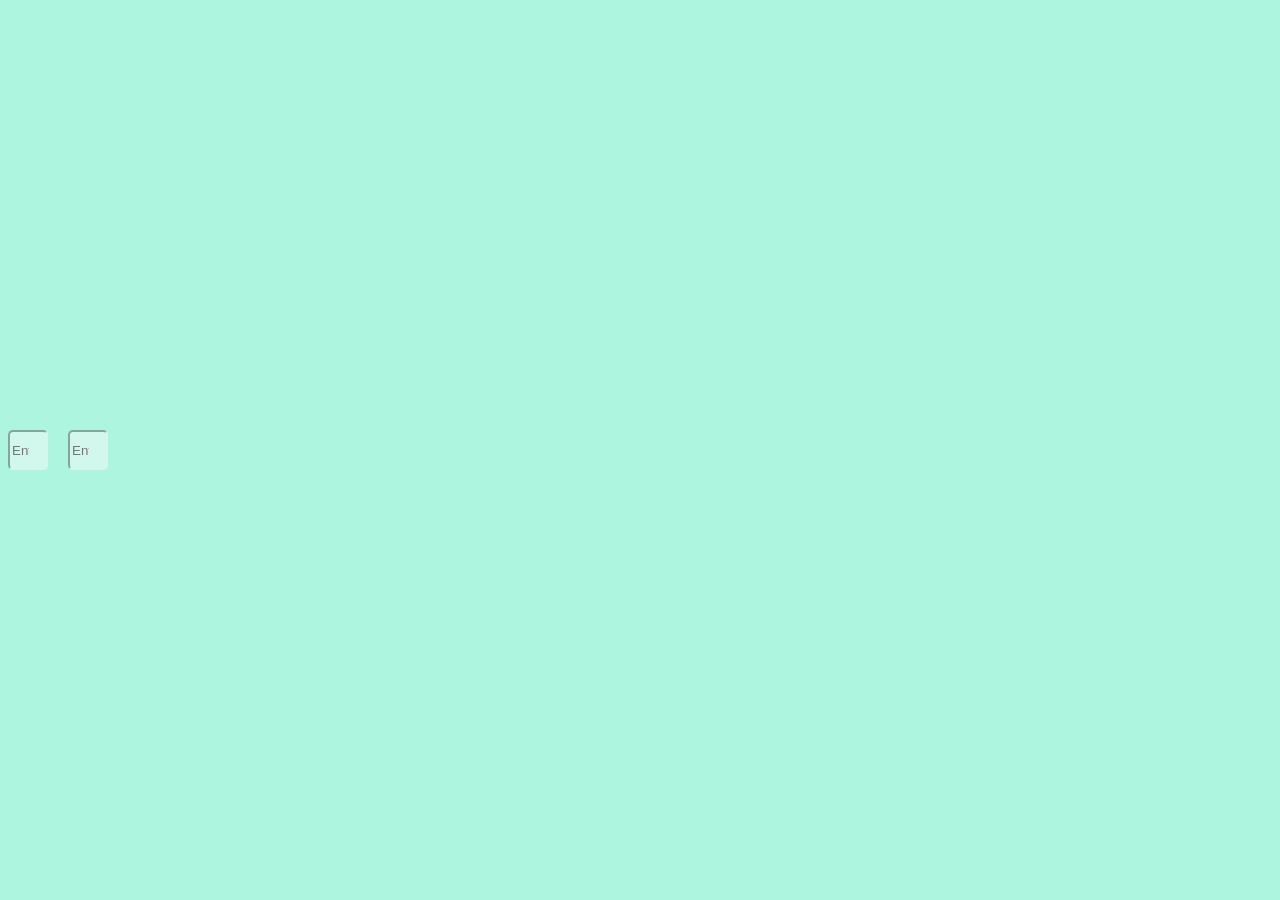
==== nuclear launch codes/scheme.html @ 0c85c437 "Fix styling for input elements in scheme.html" ====
<html>
  <head>
    <title>Scheme Eligibilty Checker</title>
    <style>
      input {
        align-items: center;
        width: 25%;
        height: 15%;
        max-width: 40px;
        max-height: 40px;
        background-color: #D2F7EC;
        border-radius: 5px;
        text-align: center;
        margin-right: 20px;
        border-margin: 0px;
        border-color: #D2F7EC;
      }
     body {
       align-items: center;
       font-family: PT Sans;
       display: flex;
       flex-wrap: wrap;
       background-color: #AEF5DF;
       text-align: center;
     }
    </style>
  </head>
  <body>
    <input type="number" id="age" placeholder="Enter Age here">
    <input type="number" id="income" placeholder="Enter Annual Income:">
  </body>
</html>
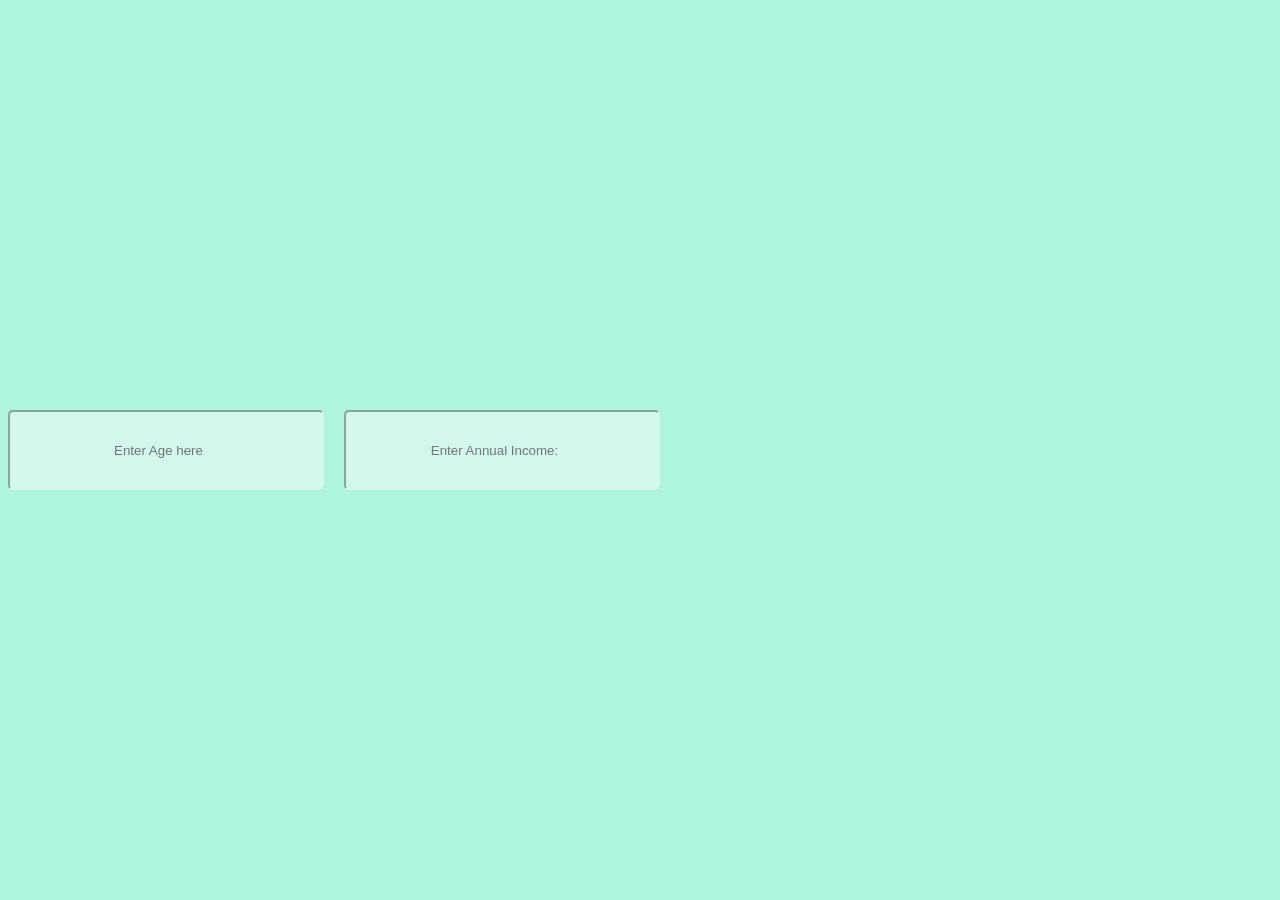
==== commit c7aaada2: "Increase input field dimensions in scheme.html" ====
--- a/nuclear launch codes/scheme.html
+++ b/nuclear launch codes/scheme.html
@@ -6,8 +6,8 @@
         align-items: center;
         width: 25%;
         height: 15%;
-        max-width: 40px;
-        max-height: 40px;
+        max-width: 400px;
+        max-height: 80px;
         background-color: #D2F7EC;
         border-radius: 5px;
         text-align: center;
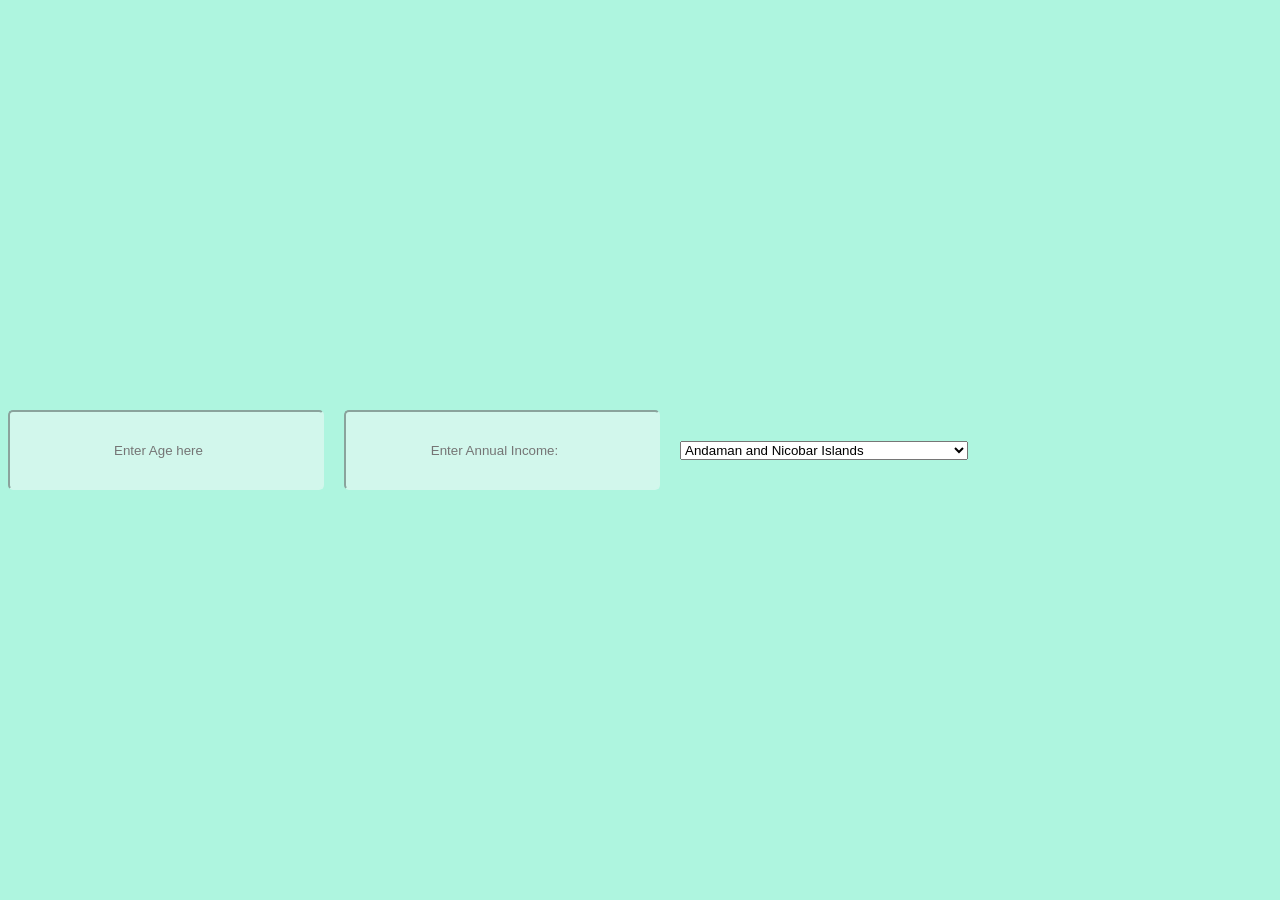
==== commit e3e30531: "Add state selection dropdown to scheme.html added states dropdown for future scheme implimentation c" ====
--- a/nuclear launch codes/scheme.html
+++ b/nuclear launch codes/scheme.html
@@ -3,6 +3,7 @@
     <title>Scheme Eligibilty Checker</title>
     <style>
       input {
+        outline: none;
         align-items: center;
         width: 25%;
         height: 15%;
@@ -28,5 +29,47 @@
   <body>
     <input type="number" id="age" placeholder="Enter Age here">
     <input type="number" id="income" placeholder="Enter Annual Income:">
+    <select name="State" id="state">
+      <option value="Andaman and Nicobar Islands">Andaman and Nicobar Islands</option>
+<option value="Andhra Pradesh">Andhra Pradesh</option>
+<option value="Arunachal Pradesh">Arunachal Pradesh</option>
+<option value="Assam">Assam</option>
+<option value="Bihar">Bihar</option>
+<option value="Chandigarh">Chandigarh</option>
+<option value="Chhattisgarh">Chhattisgarh</option>
+<option value="Dadra and Nagar Haveli and Daman and Diu">Dadra and Nagar Haveli and Daman and Diu</option>
+<option value="Delhi">Delhi</option>
+<option value="Goa">Goa</option>
+<option value="Gujarat">Gujarat</option>
+<option value="Haryana">Haryana</option>
+<option value="Himachal Pradesh">Himachal Pradesh</option>
+<option value="Jammu and Kashmir">Jammu and Kashmir</option>
+<option value="Jharkhand">Jharkhand</option>
+<option value="Karnataka">Karnataka</option>
+<option value="Kerala">Kerala</option>
+<option value="Ladakh">Ladakh</option>
+<option value="Lakshadweep">Lakshadweep</option>
+<option value="Madhya Pradesh">Madhya Pradesh</option>
+<option value="Maharashtra">Maharashtra</option>
+<option value="Manipur">Manipur</option>
+<option value="Meghalaya">Meghalaya</option>
+<option value="Mizoram">Mizoram</option>
+<option value="Nagaland">Nagaland</option>
+<option value="Odisha">Odisha</option>
+<option value="Puducherry">Puducherry</option>
+<option value="Punjab">Punjab</option>
+<option value="Rajasthan">Rajasthan</option>
+<option value="Sikkim">Sikkim</option>
+<option value="Tamil Nadu">Tamil Nadu</option>
+<option value="Telangana">Telangana</option>
+<option value="Tripura">Tripura</option>
+<option value="Uttar Pradesh">Uttar Pradesh</option>
+<option value="Uttarakhand">Uttarakhand</option>
+<option value="West Bengal">West Bengal</option>
+    </select>
+    <div class="card">
+      <p id="SchemeName"></p>
+      <p id="SchemeDes"></p>
+    </div>
   </body>
 </html>
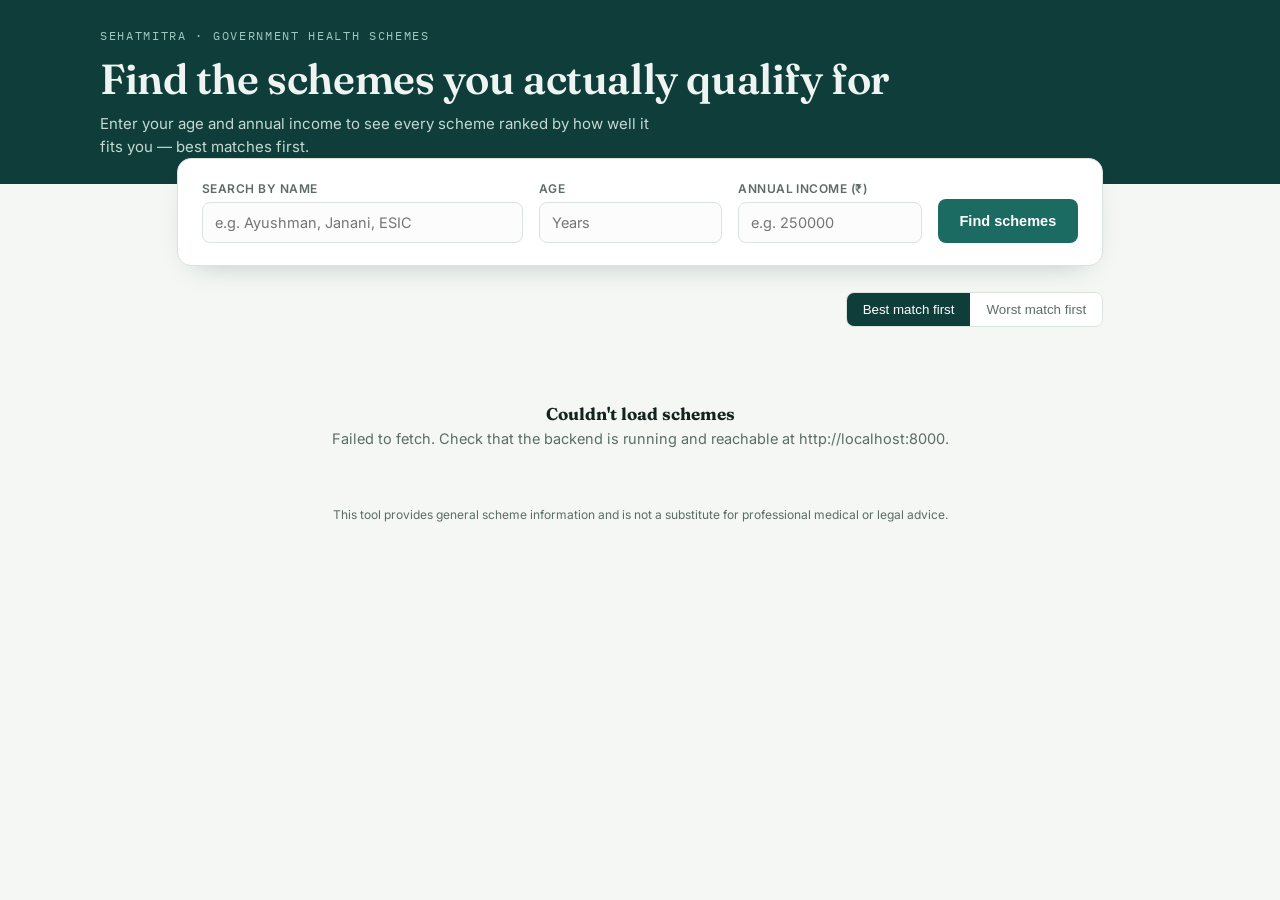
==== commit 57eab001: "Made Scheme.html Compatible with the backend" ====
--- a/nuclear launch codes/scheme.html
+++ b/nuclear launch codes/scheme.html
@@ -1,75 +1,416 @@
-<html>
-  <head>
-    <title>Scheme Eligibilty Checker</title>
-    <style>
-      input {
-        outline: none;
-        align-items: center;
-        width: 25%;
-        height: 15%;
-        max-width: 400px;
-        max-height: 80px;
-        background-color: #D2F7EC;
-        border-radius: 5px;
-        text-align: center;
-        margin-right: 20px;
-        border-margin: 0px;
-        border-color: #D2F7EC;
-      }
-     body {
-       align-items: center;
-       font-family: PT Sans;
-       display: flex;
-       flex-wrap: wrap;
-       background-color: #AEF5DF;
-       text-align: center;
-     }
-    </style>
-  </head>
-  <body>
-    <input type="number" id="age" placeholder="Enter Age here">
-    <input type="number" id="income" placeholder="Enter Annual Income:">
-    <select name="State" id="state">
-      <option value="Andaman and Nicobar Islands">Andaman and Nicobar Islands</option>
-<option value="Andhra Pradesh">Andhra Pradesh</option>
-<option value="Arunachal Pradesh">Arunachal Pradesh</option>
-<option value="Assam">Assam</option>
-<option value="Bihar">Bihar</option>
-<option value="Chandigarh">Chandigarh</option>
-<option value="Chhattisgarh">Chhattisgarh</option>
-<option value="Dadra and Nagar Haveli and Daman and Diu">Dadra and Nagar Haveli and Daman and Diu</option>
-<option value="Delhi">Delhi</option>
-<option value="Goa">Goa</option>
-<option value="Gujarat">Gujarat</option>
-<option value="Haryana">Haryana</option>
-<option value="Himachal Pradesh">Himachal Pradesh</option>
-<option value="Jammu and Kashmir">Jammu and Kashmir</option>
-<option value="Jharkhand">Jharkhand</option>
-<option value="Karnataka">Karnataka</option>
-<option value="Kerala">Kerala</option>
-<option value="Ladakh">Ladakh</option>
-<option value="Lakshadweep">Lakshadweep</option>
-<option value="Madhya Pradesh">Madhya Pradesh</option>
-<option value="Maharashtra">Maharashtra</option>
-<option value="Manipur">Manipur</option>
-<option value="Meghalaya">Meghalaya</option>
-<option value="Mizoram">Mizoram</option>
-<option value="Nagaland">Nagaland</option>
-<option value="Odisha">Odisha</option>
-<option value="Puducherry">Puducherry</option>
-<option value="Punjab">Punjab</option>
-<option value="Rajasthan">Rajasthan</option>
-<option value="Sikkim">Sikkim</option>
-<option value="Tamil Nadu">Tamil Nadu</option>
-<option value="Telangana">Telangana</option>
-<option value="Tripura">Tripura</option>
-<option value="Uttar Pradesh">Uttar Pradesh</option>
-<option value="Uttarakhand">Uttarakhand</option>
-<option value="West Bengal">West Bengal</option>
-    </select>
-    <div class="card">
-      <p id="SchemeName"></p>
-      <p id="SchemeDes"></p>
+<!DOCTYPE html>
+<html lang="en">
+<head>
+<meta charset="UTF-8">
+<meta name="viewport" content="width=device-width, initial-scale=1.0">
+<title>SehatMitra — Scheme Finder</title>
+<link rel="preconnect" href="https://fonts.googleapis.com">
+<link href="https://fonts.googleapis.com/css2?family=Fraunces:opsz,wght@9..144,500;9..144,600;9..144,700&family=Inter:wght@400;500;600;700&family=IBM+Plex+Mono:wght@500&display=swap" rel="stylesheet">
+<style>
+  :root{
+    --ink:#12241f;
+    --paper:#f4f7f4;
+    --panel:#ffffff;
+    --teal-deep:#0f3d3a;
+    --teal:#1c6b62;
+    --saffron:#c9752b;
+    --saffron-soft:#f4e3d1;
+    --line:#dbe3de;
+    --muted:#5c6d66;
+    --good:#2f7a4f;
+    --good-bg:#e5f3ea;
+    --bad:#a34433;
+    --bad-bg:#fbe9e4;
+  }
+  *{box-sizing:border-box;}
+  body{
+    margin:0;
+    font-family:'Inter',sans-serif;
+    background:var(--paper);
+    color:var(--ink);
+  }
+  .topbar{
+    background:var(--teal-deep);
+    color:#eef4f1;
+    padding:28px 6vw 26px;
+  }
+  .topbar-inner{max-width:1080px;margin:0 auto;}
+  .eyebrow{
+    font-family:'IBM Plex Mono',monospace;
+    font-size:12px;
+    letter-spacing:0.14em;
+    text-transform:uppercase;
+    color:#9fc9bf;
+    margin:0 0 10px;
+  }
+  h1{
+    font-family:'Fraunces',serif;
+    font-weight:600;
+    font-size:clamp(28px,4vw,42px);
+    margin:0 0 8px;
+    letter-spacing:-0.01em;
+  }
+  .sub{
+    color:#c3d9d1;
+    font-size:15px;
+    max-width:560px;
+    margin:0;
+    line-height:1.5;
+  }
+
+  .controls{
+    max-width:1080px;
+    margin:-26px auto 0;
+    padding:0 6vw;
+  }
+  .control-card{
+    background:var(--panel);
+    border:1px solid var(--line);
+    border-radius:14px;
+    padding:22px 24px;
+    box-shadow:0 12px 30px -18px rgba(15,61,58,0.35);
+    display:grid;
+    grid-template-columns:1.4fr 0.8fr 0.8fr auto;
+    gap:16px;
+    align-items:end;
+  }
+  @media (max-width:800px){
+    .control-card{grid-template-columns:1fr 1fr;}
+  }
+  .field label{
+    display:block;
+    font-size:12px;
+    font-weight:600;
+    letter-spacing:0.04em;
+    text-transform:uppercase;
+    color:var(--muted);
+    margin-bottom:6px;
+  }
+  .field input, .field select{
+    width:100%;
+    padding:11px 12px;
+    border:1.5px solid var(--line);
+    border-radius:8px;
+    font-family:'Inter',sans-serif;
+    font-size:14.5px;
+    color:var(--ink);
+    background:#fbfcfb;
+    transition:border-color .15s ease;
+  }
+  .field input:focus, .field select:focus{
+    outline:none;
+    border-color:var(--teal);
+    background:#fff;
+  }
+  .find-btn{
+    padding:11px 22px;
+    border:none;
+    border-radius:8px;
+    background:var(--teal);
+    color:#fff;
+    font-weight:600;
+    font-size:14.5px;
+    cursor:pointer;
+    height:44px;
+    transition:background .15s ease;
+  }
+  .find-btn:hover{background:var(--teal-deep);}
+
+  .result-bar{
+    max-width:1080px;
+    margin:26px auto 4px;
+    padding:0 6vw;
+    display:flex;
+    justify-content:space-between;
+    align-items:center;
+    flex-wrap:wrap;
+    gap:12px;
+  }
+  .count{
+    font-size:14px;
+    color:var(--muted);
+  }
+  .count strong{color:var(--ink);}
+  .sort-toggle{
+    display:flex;
+    border:1.5px solid var(--line);
+    border-radius:8px;
+    overflow:hidden;
+    font-size:13px;
+    font-weight:600;
+  }
+  .sort-toggle button{
+    background:#fff;
+    border:none;
+    padding:9px 16px;
+    cursor:pointer;
+    color:var(--muted);
+  }
+  .sort-toggle button.active{
+    background:var(--teal-deep);
+    color:#fff;
+  }
+
+  .grid{
+    max-width:1080px;
+    margin:16px auto 60px;
+    padding:0 6vw;
+    display:grid;
+    grid-template-columns:repeat(auto-fill,minmax(300px,1fr));
+    gap:18px;
+  }
+
+  .card{
+    background:var(--panel);
+    border:1px solid var(--line);
+    border-radius:12px;
+    padding:20px;
+    display:flex;
+    flex-direction:column;
+    gap:12px;
+    position:relative;
+    transition:transform .15s ease, box-shadow .15s ease;
+  }
+  .card:hover{
+    transform:translateY(-2px);
+    box-shadow:0 14px 28px -20px rgba(15,61,58,0.45);
+  }
+  .card-top{
+    display:flex;
+    justify-content:space-between;
+    align-items:flex-start;
+    gap:10px;
+  }
+  .card h3{
+    font-family:'Fraunces',serif;
+    font-size:19px;
+    font-weight:600;
+    margin:0;
+    line-height:1.25;
+  }
+  .badge{
+    font-family:'IBM Plex Mono',monospace;
+    font-size:11px;
+    font-weight:500;
+    padding:4px 9px;
+    border-radius:999px;
+    white-space:nowrap;
+  }
+  .badge.eligible{background:var(--good-bg);color:var(--good);}
+  .badge.not-eligible{background:var(--bad-bg);color:var(--bad);}
+
+  .desc{
+    font-size:13.5px;
+    color:var(--muted);
+    line-height:1.5;
+    margin:0;
+  }
+
+  .meta{
+    display:flex;
+    flex-wrap:wrap;
+    gap:8px;
+    font-size:12px;
+  }
+  .meta span{
+    background:var(--saffron-soft);
+    color:var(--saffron);
+    padding:3px 9px;
+    border-radius:6px;
+    font-weight:600;
+  }
+
+  .match-row{
+    margin-top:auto;
+    display:flex;
+    align-items:center;
+    gap:10px;
+  }
+  .match-track{
+    flex:1;
+    height:6px;
+    border-radius:99px;
+    background:var(--line);
+    overflow:hidden;
+  }
+  .match-fill{
+    height:100%;
+    border-radius:99px;
+    background:var(--teal);
+  }
+  .match-label{
+    font-family:'IBM Plex Mono',monospace;
+    font-size:11.5px;
+    color:var(--muted);
+    min-width:38px;
+    text-align:right;
+  }
+
+  .empty, .error, .loading{
+    max-width:1080px;
+    margin:40px auto;
+    padding:0 6vw;
+    text-align:center;
+    color:var(--muted);
+    font-size:14.5px;
+  }
+  .empty strong, .error strong{display:block;color:var(--ink);font-size:17px;margin-bottom:6px;font-family:'Fraunces',serif;}
+
+  footer{
+    text-align:center;
+    font-size:12px;
+    color:var(--muted);
+    padding:20px 6vw 40px;
+  }
+</style>
+</head>
+<body>
+
+<div class="topbar">
+  <div class="topbar-inner">
+    <p class="eyebrow">SehatMitra · Government Health Schemes</p>
+    <h1>Find the schemes you actually qualify for</h1>
+    <p class="sub">Enter your age and annual income to see every scheme ranked by how well it fits you — best matches first.</p>
+  </div>
+</div>
+
+<div class="controls">
+  <div class="control-card">
+    <div class="field">
+      <label for="query">Search by name</label>
+      <input type="text" id="query" placeholder="e.g. Ayushman, Janani, ESIC">
     </div>
-  </body>
+    <div class="field">
+      <label for="age">Age</label>
+      <input type="number" id="age" min="0" max="120" placeholder="Years">
+    </div>
+    <div class="field">
+      <label for="income">Annual income (₹)</label>
+      <input type="number" id="income" min="0" placeholder="e.g. 250000">
+    </div>
+    <button class="find-btn" id="findBtn">Find schemes</button>
+  </div>
+</div>
+
+<div class="result-bar">
+  <p class="count" id="countLabel">Loading schemes…</p>
+  <div class="sort-toggle">
+    <button id="sortBest" class="active">Best match first</button>
+    <button id="sortWorst">Worst match first</button>
+  </div>
+</div>
+
+<div class="grid" id="grid"></div>
+<div id="stateMsg"></div>
+
+<footer>This tool provides general scheme information and is not a substitute for professional medical or legal advice.</footer>
+
+<script>
+  // Point this at your deployed backend
+  const API_BASE = "http://localhost:8000";
+
+  let currentSort = "best";
+
+  const grid = document.getElementById("grid");
+  const stateMsg = document.getElementById("stateMsg");
+  const countLabel = document.getElementById("countLabel");
+  const sortBestBtn = document.getElementById("sortBest");
+  const sortWorstBtn = document.getElementById("sortWorst");
+
+  function setSort(sort){
+    currentSort = sort;
+    sortBestBtn.classList.toggle("active", sort === "best");
+    sortWorstBtn.classList.toggle("active", sort === "worst");
+    fetchSchemes();
+  }
+  sortBestBtn.addEventListener("click", () => setSort("best"));
+  sortWorstBtn.addEventListener("click", () => setSort("worst"));
+
+  document.getElementById("findBtn").addEventListener("click", fetchSchemes);
+  [document.getElementById("query"), document.getElementById("age"), document.getElementById("income")]
+    .forEach(el => el.addEventListener("keydown", e => { if(e.key === "Enter") fetchSchemes(); }));
+
+  async function fetchSchemes(){
+    const query = document.getElementById("query").value.trim();
+    const age = document.getElementById("age").value;
+    const income = document.getElementById("income").value;
+
+    const params = new URLSearchParams();
+    if(query) params.set("query", query);
+    if(age) params.set("age", age);
+    if(income) params.set("income", income);
+    params.set("sort", currentSort);
+
+    grid.innerHTML = "";
+    stateMsg.innerHTML = `<p class="loading">Fetching schemes…</p>`;
+    countLabel.textContent = "Loading schemes…";
+
+    try{
+      const res = await fetch(`${API_BASE}/schemes?${params.toString()}`);
+      if(!res.ok) throw new Error(`Server responded ${res.status}`);
+      const data = await res.json();
+      renderSchemes(data);
+    }catch(err){
+      stateMsg.innerHTML = `<div class="error"><strong>Couldn't load schemes</strong>${err.message}. Check that the backend is running and reachable at ${API_BASE}.</div>`;
+      countLabel.textContent = "";
+    }
+  }
+
+  function renderSchemes(data){
+    const schemes = data.schemes || [];
+    stateMsg.innerHTML = "";
+
+    if(schemes.length === 0){
+      countLabel.textContent = "0 schemes found";
+      stateMsg.innerHTML = `<div class="empty"><strong>No schemes found</strong>Try clearing the search or adjusting your age / income.</div>`;
+      return;
+    }
+
+    countLabel.innerHTML = `<strong>${schemes.length}</strong> scheme${schemes.length === 1 ? "" : "s"} found`;
+
+    grid.innerHTML = schemes.map(schemeCard).join("");
+  }
+
+  function schemeCard(s){
+    const name = s.scheme_name || "Unnamed scheme";
+    const desc = s.description || s.details || "No description available for this scheme.";
+    const score = typeof s.match_score === "number" ? s.match_score : 100;
+    const eligible = s.eligible !== false;
+
+    const tags = [];
+    if(s.min_age != null || s.max_age != null){
+      const min = s.min_age != null ? s.min_age : "0";
+      const max = s.max_age != null ? s.max_age : "any";
+      tags.push(`Age ${min}–${max}`);
+    }
+    if(s.income_limit != null) tags.push(`Income ≤ ₹${Number(s.income_limit).toLocaleString("en-IN")}`);
+    if(s.gender) tags.push(s.gender);
+
+    return `
+      <div class="card">
+        <div class="card-top">
+          <h3>${escapeHtml(name)}</h3>
+          <span class="badge ${eligible ? "eligible" : "not-eligible"}">${eligible ? "Eligible" : "Not eligible"}</span>
+        </div>
+        <p class="desc">${escapeHtml(desc)}</p>
+        ${tags.length ? `<div class="meta">${tags.map(t => `<span>${escapeHtml(t)}</span>`).join("")}</div>` : ""}
+        <div class="match-row">
+          <div class="match-track"><div class="match-fill" style="width:${score}%"></div></div>
+          <span class="match-label">${score}%</span>
+        </div>
+      </div>
+    `;
+  }
+
+  function escapeHtml(str){
+    return String(str).replace(/[&<>"']/g, m => ({
+      "&":"&amp;","<":"&lt;",">":"&gt;",'"':"&quot;","'":"&#39;"
+    }[m]));
+  }
+
+  // Load all schemes on first visit
+  fetchSchemes();
+</script>
+
+</body>
 </html>
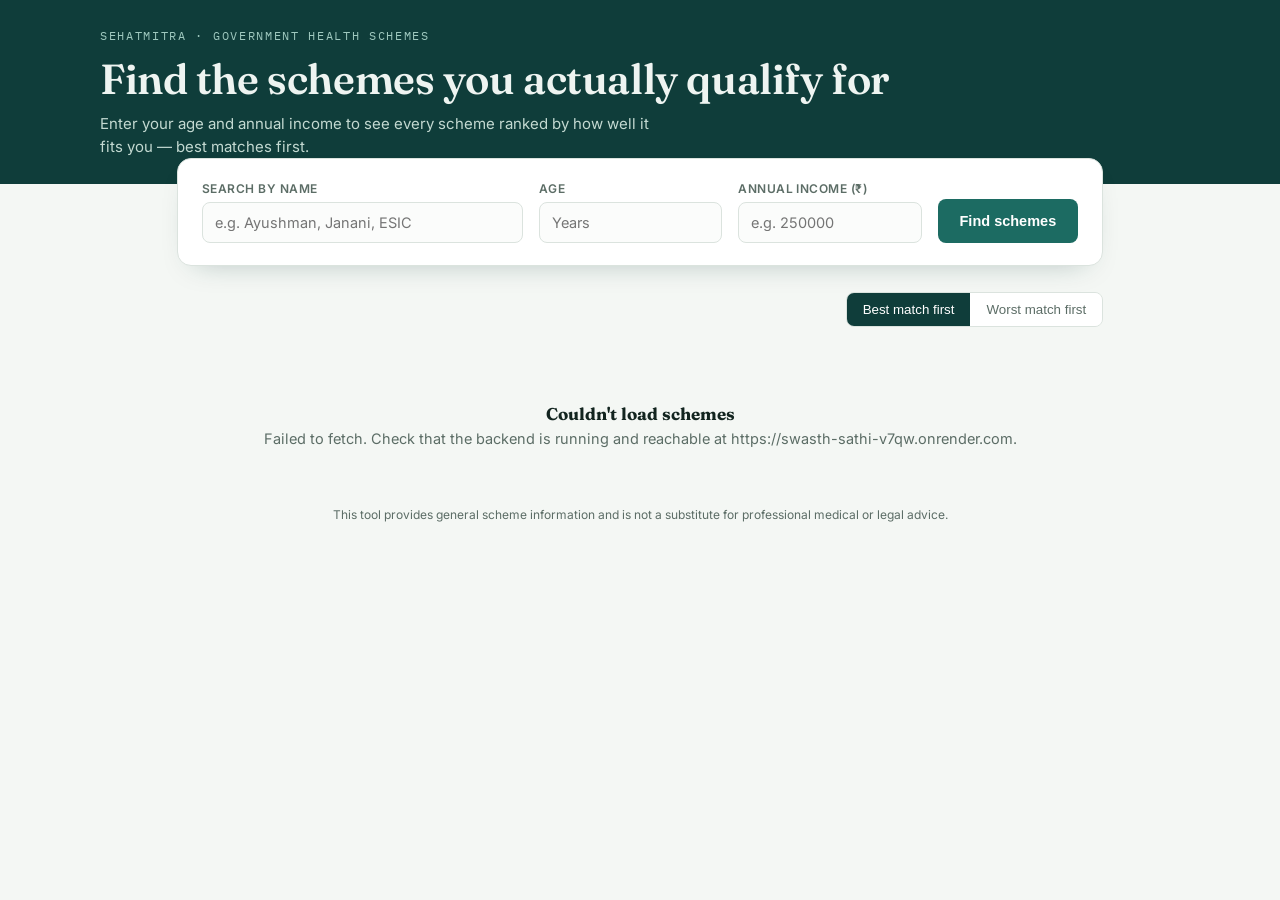
==== commit f8ae2ec9: "Update API base URL to production endpoint" ====
--- a/nuclear launch codes/scheme.html
+++ b/nuclear launch codes/scheme.html
@@ -307,7 +307,7 @@
 
 <script>
   // Point this at your deployed backend
-  const API_BASE = "http://localhost:8000";
+  const API_BASE = "https://swasth-sathi-v7qw.onrender.com";
 
   let currentSort = "best";
 
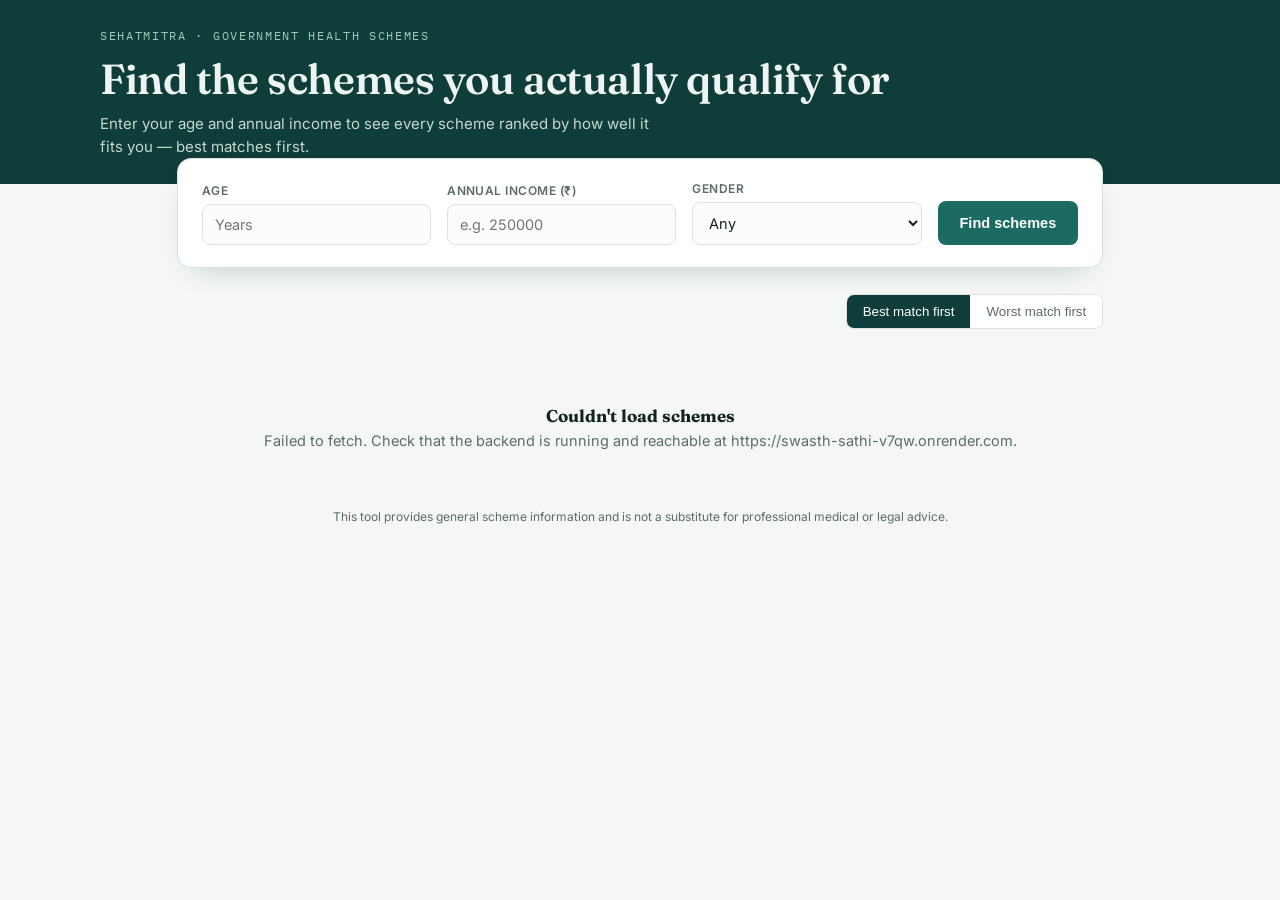
==== commit 55e21e8e: "Removed Search By Name and added gender filter" ====
--- a/nuclear launch codes/scheme.html
+++ b/nuclear launch codes/scheme.html
@@ -70,7 +70,7 @@
     padding:22px 24px;
     box-shadow:0 12px 30px -18px rgba(15,61,58,0.35);
     display:grid;
-    grid-template-columns:1.4fr 0.8fr 0.8fr auto;
+    grid-template-columns:1fr 1fr 1fr auto;
     gap:16px;
     align-items:end;
   }
@@ -277,10 +277,6 @@
 <div class="controls">
   <div class="control-card">
     <div class="field">
-      <label for="query">Search by name</label>
-      <input type="text" id="query" placeholder="e.g. Ayushman, Janani, ESIC">
-    </div>
-    <div class="field">
       <label for="age">Age</label>
       <input type="number" id="age" min="0" max="120" placeholder="Years">
     </div>
@@ -288,6 +284,15 @@
       <label for="income">Annual income (₹)</label>
       <input type="number" id="income" min="0" placeholder="e.g. 250000">
     </div>
+    <div class="field">
+      <label for="gender">Gender</label>
+      <select id="gender">
+        <option value="">Any</option>
+        <option value="Male">Male</option>
+        <option value="Female">Female</option>
+        <option value="Other">Other</option>
+      </select>
+    </div>
     <button class="find-btn" id="findBtn">Find schemes</button>
   </div>
 </div>
@@ -327,18 +332,19 @@
   sortWorstBtn.addEventListener("click", () => setSort("worst"));
 
   document.getElementById("findBtn").addEventListener("click", fetchSchemes);
-  [document.getElementById("query"), document.getElementById("age"), document.getElementById("income")]
+  [document.getElementById("age"), document.getElementById("income")]
     .forEach(el => el.addEventListener("keydown", e => { if(e.key === "Enter") fetchSchemes(); }));
+  document.getElementById("gender").addEventListener("change", fetchSchemes);
 
   async function fetchSchemes(){
-    const query = document.getElementById("query").value.trim();
     const age = document.getElementById("age").value;
     const income = document.getElementById("income").value;
+    const gender = document.getElementById("gender").value;
 
     const params = new URLSearchParams();
-    if(query) params.set("query", query);
     if(age) params.set("age", age);
     if(income) params.set("income", income);
+    if(gender) params.set("gender", gender);
     params.set("sort", currentSort);
 
     grid.innerHTML = "";
@@ -373,7 +379,7 @@
 
   function schemeCard(s){
     const name = s.scheme_name || "Unnamed scheme";
-    const desc = s.description || s.details || "No description available for this scheme.";
+    const desc = s.Description || s.description || "No description available for this scheme.";
     const score = typeof s.match_score === "number" ? s.match_score : 100;
     const eligible = s.eligible !== false;
 
